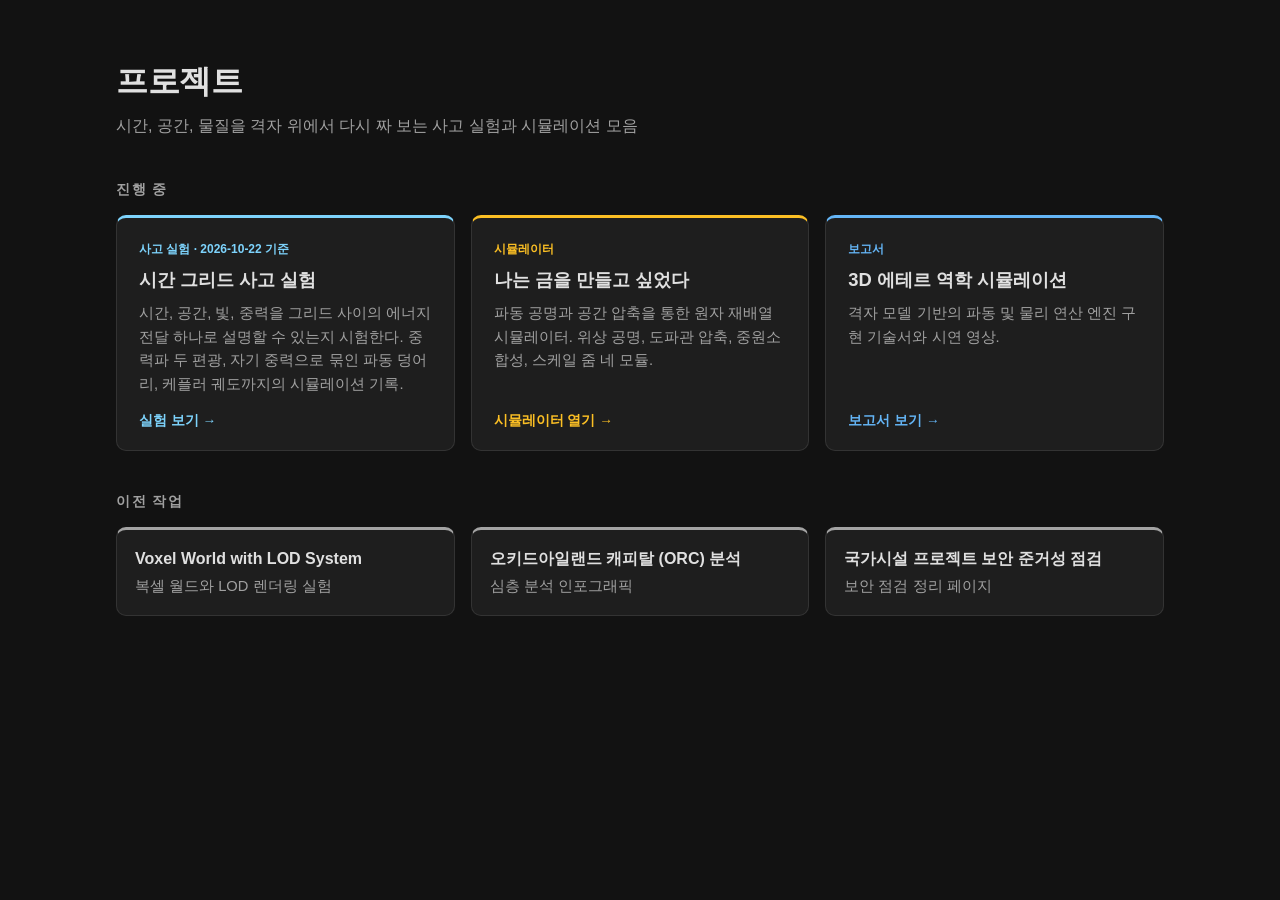
==== index.html @ 334ef169 "시간 그리드 사고 실험 추가, 홈페이지를 프로젝트 허브로 재구성 - index.html을 프로젝트 목록 허브로 바꾸고 기존 금 만들기 대시보드는 gold.html로 이동 - tim" ====
<!DOCTYPE html>
<html lang="ko">
<head>
  <meta charset="UTF-8">
  <meta name="viewport" content="width=device-width, initial-scale=1.0">
  <title>프로젝트 목록</title>
  <style>
    :root {
      --bg: #121212;
      --card: #1e1e1e;
      --card-hover: #262626;
      --text: #e0e0e0;
      --muted: #a0a0a0;
      --border: #333333;
    }
    * { box-sizing: border-box; margin: 0; padding: 0; }
    body {
      background: var(--bg);
      color: var(--text);
      font-family: -apple-system, BlinkMacSystemFont, "Segoe UI", Roboto, "Noto Sans KR", sans-serif;
      line-height: 1.6;
      min-height: 100vh;
    }
    .wrap { max-width: 1080px; margin: 0 auto; padding: 56px 16px 64px; }
    header { margin-bottom: 40px; }
    header h1 { font-size: 2rem; letter-spacing: -0.5px; }
    header p { color: var(--muted); margin-top: 6px; }
    h2 {
      font-size: 0.85rem; text-transform: uppercase; letter-spacing: 1.5px;
      color: var(--muted); margin: 40px 0 14px;
    }
    .grid {
      display: grid;
      grid-template-columns: repeat(auto-fill, minmax(min(300px, 100%), 1fr));
      gap: 16px;
    }
    .card {
      display: flex; flex-direction: column;
      background: var(--card);
      border: 1px solid var(--border);
      border-top: 3px solid var(--accent);
      border-radius: 10px;
      padding: 22px 22px 18px;
      color: inherit; text-decoration: none;
      transition: background 0.2s ease, transform 0.2s ease;
    }
    .card:hover { background: var(--card-hover); transform: translateY(-2px); }
    .card .tag { font-size: 0.75rem; color: var(--accent); font-weight: 600; }
    .card h3 { font-size: 1.15rem; margin: 6px 0 8px; }
    .card p { color: var(--muted); font-size: 0.92rem; flex: 1; }
    .card .go { margin-top: 14px; font-size: 0.85rem; color: var(--accent); font-weight: 600; }
    .card.small { padding: 16px 18px; }
    .card.small h3 { font-size: 1rem; margin: 0 0 4px; }
  </style>
</head>
<body>
  <div class="wrap">
    <header>
      <h1>프로젝트</h1>
      <p>시간, 공간, 물질을 격자 위에서 다시 짜 보는 사고 실험과 시뮬레이션 모음</p>
    </header>

    <h2>진행 중</h2>
    <div class="grid">
      <a class="card" href="time-grid/" style="--accent:#7dd3fc">
        <span class="tag">사고 실험 · 2026-10-22 기준</span>
        <h3>시간 그리드 사고 실험</h3>
        <p>시간, 공간, 빛, 중력을 그리드 사이의 에너지 전달 하나로 설명할 수 있는지 시험한다. 중력파 두 편광, 자기 중력으로 묶인 파동 덩어리, 케플러 궤도까지의 시뮬레이션 기록.</p>
        <span class="go">실험 보기 →</span>
      </a>
      <a class="card" href="gold.html" style="--accent:#fbbf24">
        <span class="tag">시뮬레이터</span>
        <h3>나는 금을 만들고 싶었다</h3>
        <p>파동 공명과 공간 압축을 통한 원자 재배열 시뮬레이터. 위상 공명, 도파관 압축, 중원소 합성, 스케일 줌 네 모듈.</p>
        <span class="go">시뮬레이터 열기 →</span>
      </a>
      <a class="card" href="ether-physics.html" style="--accent:#64b5f6">
        <span class="tag">보고서</span>
        <h3>3D 에테르 역학 시뮬레이션</h3>
        <p>격자 모델 기반의 파동 및 물리 연산 엔진 구현 기술서와 시연 영상.</p>
        <span class="go">보고서 보기 →</span>
      </a>
    </div>

    <h2>이전 작업</h2>
    <div class="grid">
      <a class="card small" href="index1.html" style="--accent:#a3a3a3">
        <h3>Voxel World with LOD System</h3>
        <p>복셀 월드와 LOD 렌더링 실험</p>
      </a>
      <a class="card small" href="index2.html" style="--accent:#a3a3a3">
        <h3>오키드아일랜드 캐피탈 (ORC) 분석</h3>
        <p>심층 분석 인포그래픽</p>
      </a>
      <a class="card small" href="index3.html" style="--accent:#a3a3a3">
        <h3>국가시설 프로젝트 보안 준거성 점검</h3>
        <p>보안 점검 정리 페이지</p>
      </a>
    </div>
  </div>
</body>
</html>
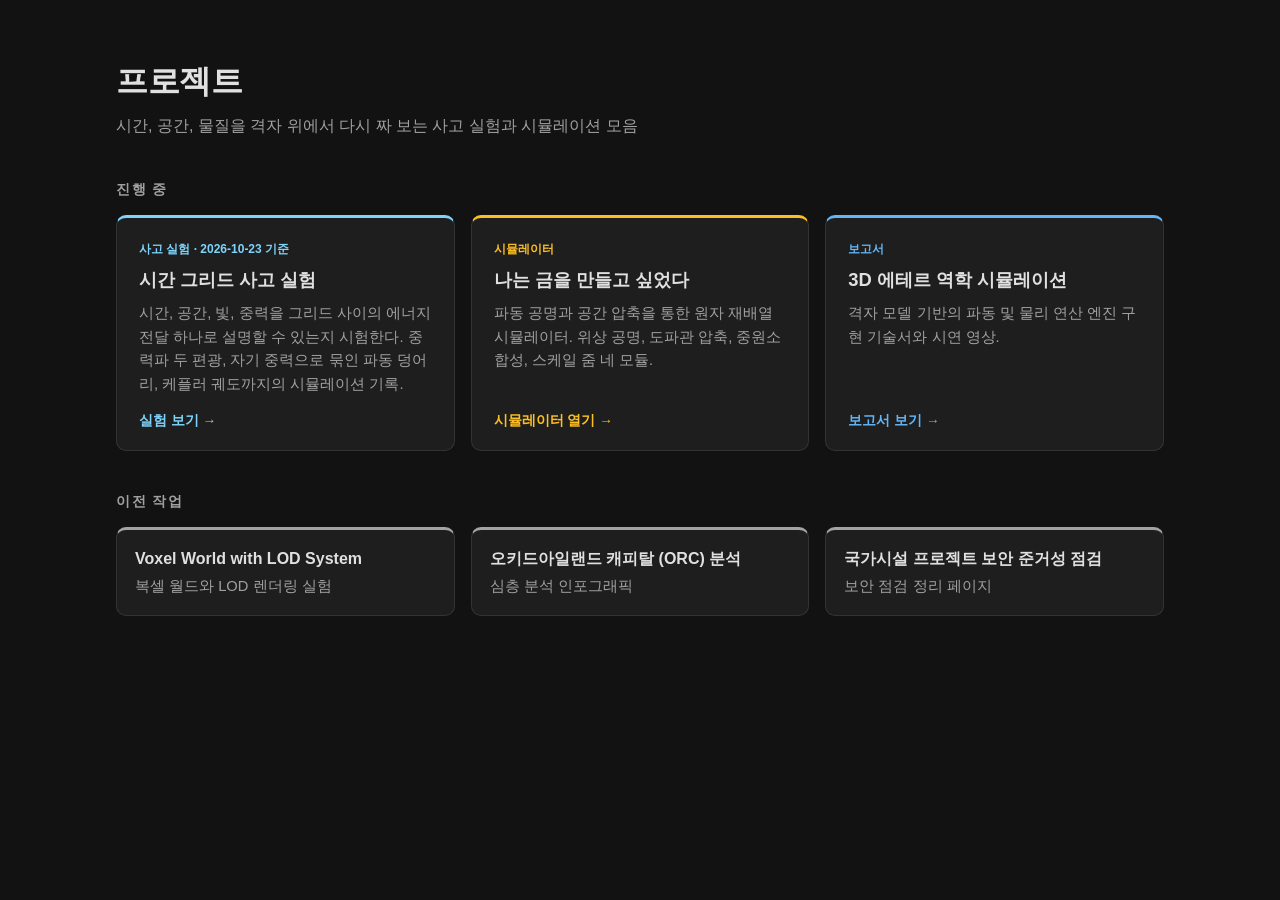
==== commit 7745fedf: "동역학 2-b-1: 궤도 원천의 막 변형파 방출 - gw_emission.py: 3D 격자에서 궤도를 흉내 낸 원천의 TT 방출 (운동 응력만 / 보존 원천) - gw_emissi" ====
--- a/index.html
+++ b/index.html
@@ -63,7 +63,7 @@
     <h2>진행 중</h2>
     <div class="grid">
       <a class="card" href="time-grid/" style="--accent:#7dd3fc">
-        <span class="tag">사고 실험 · 2026-10-22 기준</span>
+        <span class="tag">사고 실험 · 2026-10-23 기준</span>
         <h3>시간 그리드 사고 실험</h3>
         <p>시간, 공간, 빛, 중력을 그리드 사이의 에너지 전달 하나로 설명할 수 있는지 시험한다. 중력파 두 편광, 자기 중력으로 묶인 파동 덩어리, 케플러 궤도까지의 시뮬레이션 기록.</p>
         <span class="go">실험 보기 →</span>
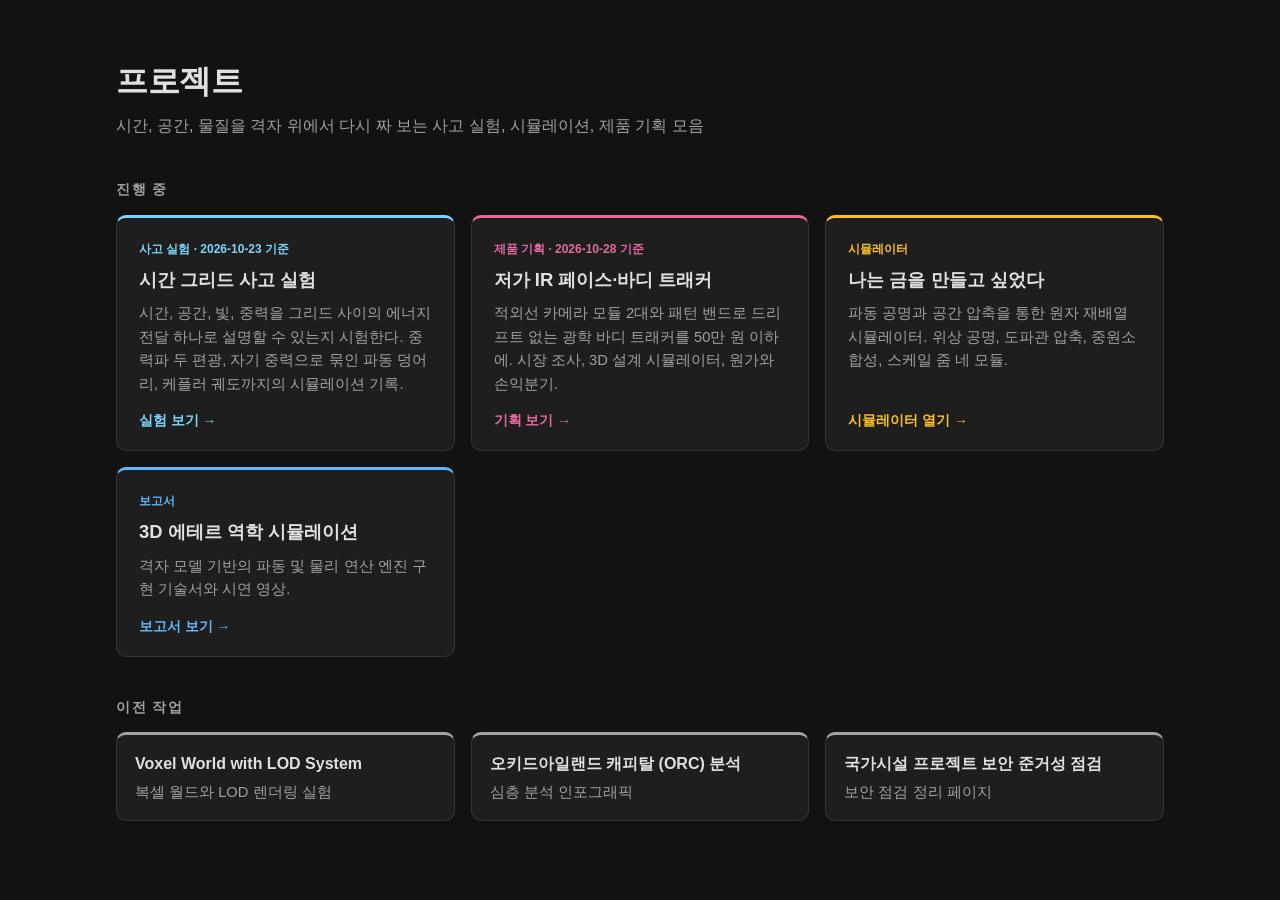
==== commit 10498ffc: "저가 IR 페이스·바디 트래커 기획과 설계 시뮬레이터 추가 - ir-tracker/: 기획 문서(2026-10-28 기준, claude.ai 문서에서 옮김), 문서 페이지, 3D " ====
--- a/index.html
+++ b/index.html
@@ -57,7 +57,7 @@
   <div class="wrap">
     <header>
       <h1>프로젝트</h1>
-      <p>시간, 공간, 물질을 격자 위에서 다시 짜 보는 사고 실험과 시뮬레이션 모음</p>
+      <p>시간, 공간, 물질을 격자 위에서 다시 짜 보는 사고 실험, 시뮬레이션, 제품 기획 모음</p>
     </header>
 
     <h2>진행 중</h2>
@@ -67,6 +67,12 @@
         <h3>시간 그리드 사고 실험</h3>
         <p>시간, 공간, 빛, 중력을 그리드 사이의 에너지 전달 하나로 설명할 수 있는지 시험한다. 중력파 두 편광, 자기 중력으로 묶인 파동 덩어리, 케플러 궤도까지의 시뮬레이션 기록.</p>
         <span class="go">실험 보기 →</span>
+      </a>
+      <a class="card" href="ir-tracker/" style="--accent:#e2689f">
+        <span class="tag">제품 기획 · 2026-10-28 기준</span>
+        <h3>저가 IR 페이스·바디 트래커</h3>
+        <p>적외선 카메라 모듈 2대와 패턴 밴드로 드리프트 없는 광학 바디 트래커를 50만 원 이하에. 시장 조사, 3D 설계 시뮬레이터, 원가와 손익분기.</p>
+        <span class="go">기획 보기 →</span>
       </a>
       <a class="card" href="gold.html" style="--accent:#fbbf24">
         <span class="tag">시뮬레이터</span>
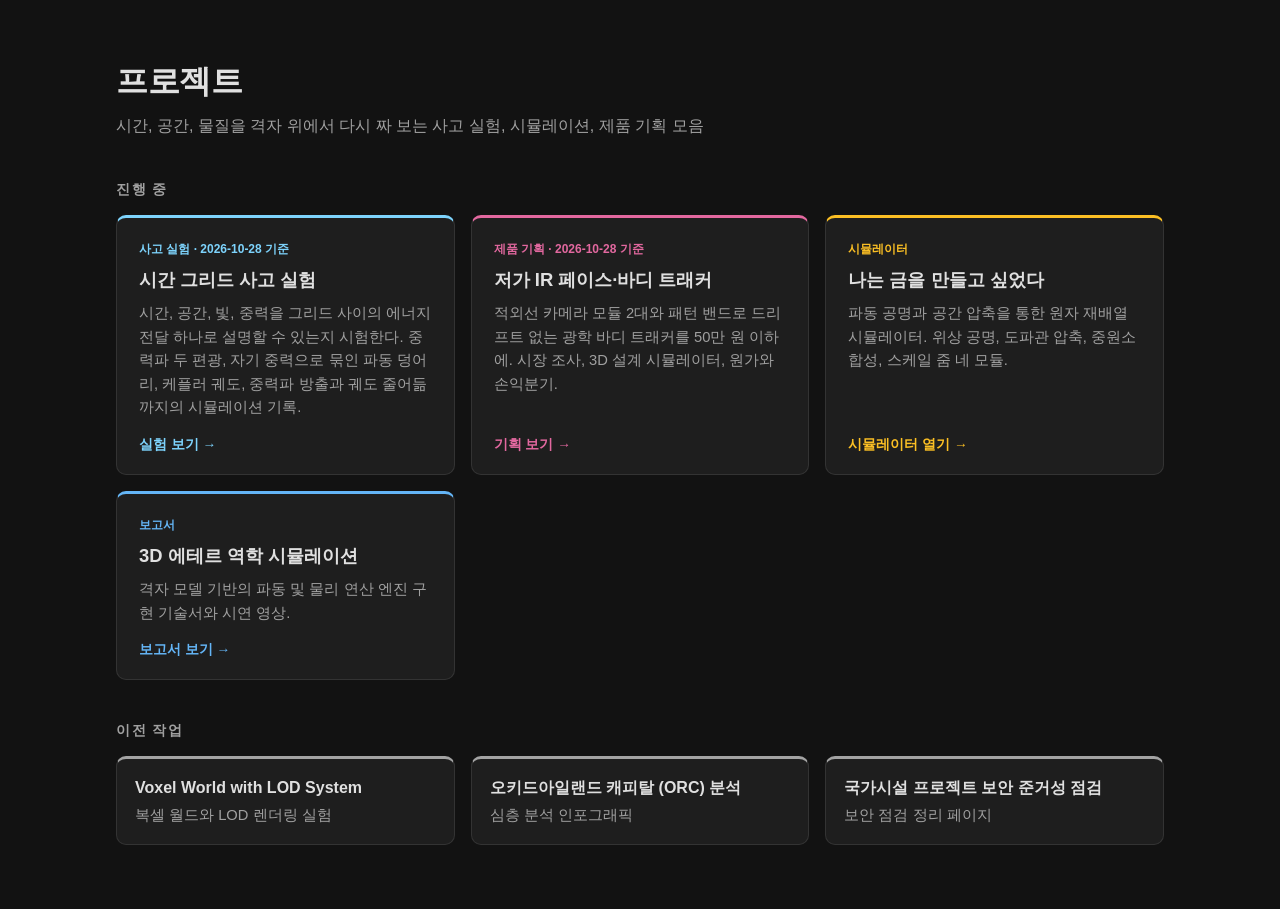
==== commit 05aff1bf: "시간 그리드: 비선형 1, 동역학 2-b-2 (핸드폰 작업분 반영) - 비선형 1: 장 자신의 막 하중이 묶는 장의 응력을 줌 (물질만 0.55배, 물질 + 장 1.03배) - 동" ====
--- a/index.html
+++ b/index.html
@@ -63,9 +63,9 @@
     <h2>진행 중</h2>
     <div class="grid">
       <a class="card" href="time-grid/" style="--accent:#7dd3fc">
-        <span class="tag">사고 실험 · 2026-10-23 기준</span>
+        <span class="tag">사고 실험 · 2026-10-28 기준</span>
         <h3>시간 그리드 사고 실험</h3>
-        <p>시간, 공간, 빛, 중력을 그리드 사이의 에너지 전달 하나로 설명할 수 있는지 시험한다. 중력파 두 편광, 자기 중력으로 묶인 파동 덩어리, 케플러 궤도까지의 시뮬레이션 기록.</p>
+        <p>시간, 공간, 빛, 중력을 그리드 사이의 에너지 전달 하나로 설명할 수 있는지 시험한다. 중력파 두 편광, 자기 중력으로 묶인 파동 덩어리, 케플러 궤도, 중력파 방출과 궤도 줄어듦까지의 시뮬레이션 기록.</p>
         <span class="go">실험 보기 →</span>
       </a>
       <a class="card" href="ir-tracker/" style="--accent:#e2689f">
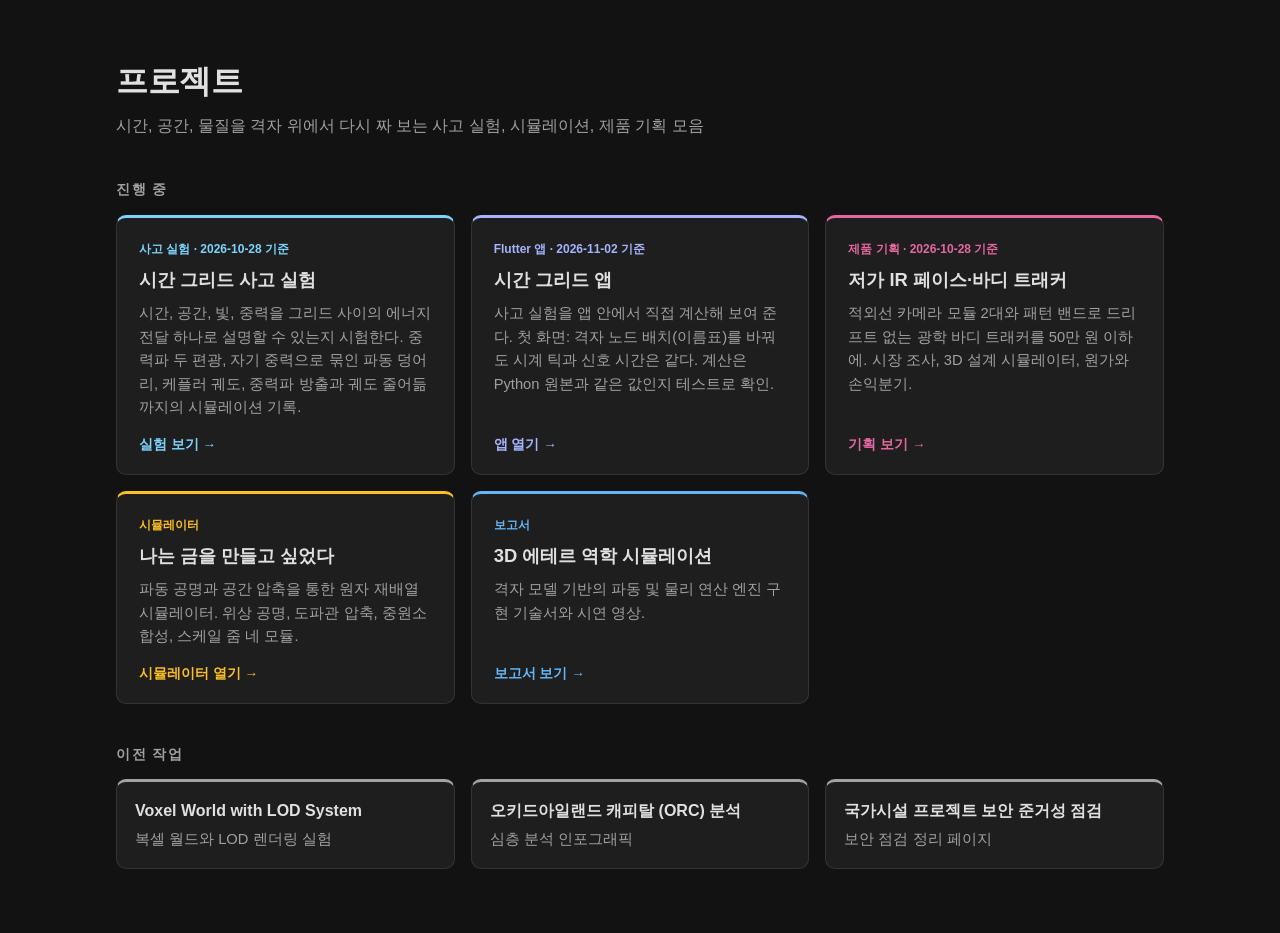
==== commit b8d377ab: "시간 그리드 앱(Flutter) 시작: 화면 1 막의 떨림 - time-grid-app/: 계획 문서, 웹 + Android 뼈대, 순수 Dart 계산(lib/physics) - " ====
--- a/index.html
+++ b/index.html
@@ -68,6 +68,12 @@
         <p>시간, 공간, 빛, 중력을 그리드 사이의 에너지 전달 하나로 설명할 수 있는지 시험한다. 중력파 두 편광, 자기 중력으로 묶인 파동 덩어리, 케플러 궤도, 중력파 방출과 궤도 줄어듦까지의 시뮬레이션 기록.</p>
         <span class="go">실험 보기 →</span>
       </a>
+      <a class="card" href="time-grid-app/app/" style="--accent:#a5b4fc">
+        <span class="tag">Flutter 앱 · 2026-11-02 기준</span>
+        <h3>시간 그리드 앱</h3>
+        <p>사고 실험을 앱 안에서 직접 계산해 보여 준다. 첫 화면: 격자 노드 배치(이름표)를 바꿔도 시계 틱과 신호 시간은 같다. 계산은 Python 원본과 같은 값인지 테스트로 확인.</p>
+        <span class="go">앱 열기 →</span>
+      </a>
       <a class="card" href="ir-tracker/" style="--accent:#e2689f">
         <span class="tag">제품 기획 · 2026-10-28 기준</span>
         <h3>저가 IR 페이스·바디 트래커</h3>
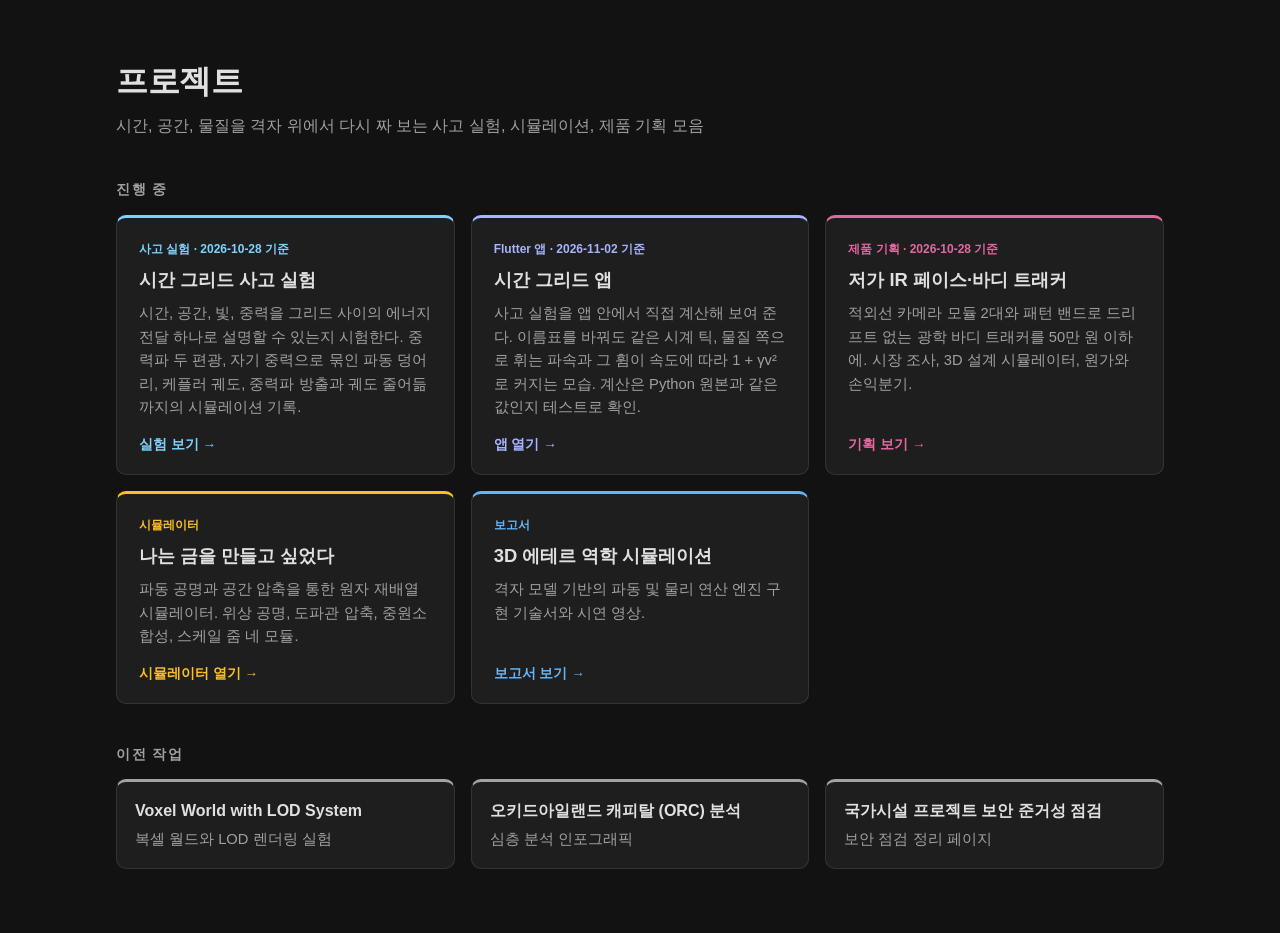
==== commit 1be84bb8: "시간 그리드 앱: 화면 2 빛의 휘어짐 - 동역학 1(deflection_dynamics.py)을 앱 안 2D 격자(256², 원본과 같은 영역)로 계산 - γ = 1 / 0 전환" ====
--- a/index.html
+++ b/index.html
@@ -71,7 +71,7 @@
       <a class="card" href="time-grid-app/app/" style="--accent:#a5b4fc">
         <span class="tag">Flutter 앱 · 2026-11-02 기준</span>
         <h3>시간 그리드 앱</h3>
-        <p>사고 실험을 앱 안에서 직접 계산해 보여 준다. 첫 화면: 격자 노드 배치(이름표)를 바꿔도 시계 틱과 신호 시간은 같다. 계산은 Python 원본과 같은 값인지 테스트로 확인.</p>
+        <p>사고 실험을 앱 안에서 직접 계산해 보여 준다. 이름표를 바꿔도 같은 시계 틱, 물질 쪽으로 휘는 파속과 그 휨이 속도에 따라 1 + γv²로 커지는 모습. 계산은 Python 원본과 같은 값인지 테스트로 확인.</p>
         <span class="go">앱 열기 →</span>
       </a>
       <a class="card" href="ir-tracker/" style="--accent:#e2689f">
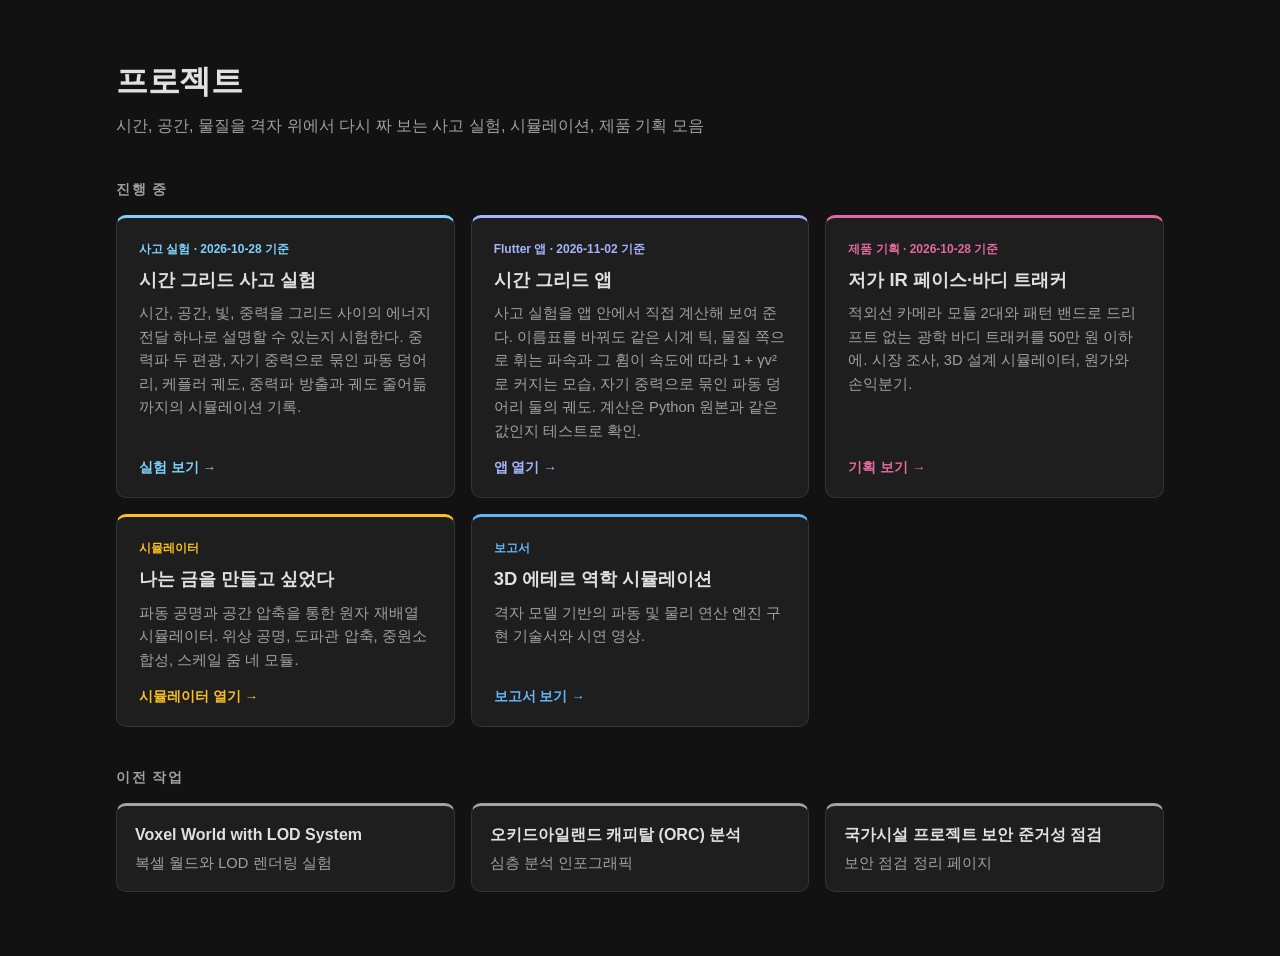
==== commit 85161b3c: "시간 그리드 앱: 화면 3 두 덩어리 궤도 - 동역학 2-c 느린 극한(self_gravity_slow.py)을 앱 안 2D(128², FFT 직접 구현)로 계산 - 바닥 상태(스" ====
--- a/index.html
+++ b/index.html
@@ -71,7 +71,7 @@
       <a class="card" href="time-grid-app/app/" style="--accent:#a5b4fc">
         <span class="tag">Flutter 앱 · 2026-11-02 기준</span>
         <h3>시간 그리드 앱</h3>
-        <p>사고 실험을 앱 안에서 직접 계산해 보여 준다. 이름표를 바꿔도 같은 시계 틱, 물질 쪽으로 휘는 파속과 그 휨이 속도에 따라 1 + γv²로 커지는 모습. 계산은 Python 원본과 같은 값인지 테스트로 확인.</p>
+        <p>사고 실험을 앱 안에서 직접 계산해 보여 준다. 이름표를 바꿔도 같은 시계 틱, 물질 쪽으로 휘는 파속과 그 휨이 속도에 따라 1 + γv²로 커지는 모습, 자기 중력으로 묶인 파동 덩어리 둘의 궤도. 계산은 Python 원본과 같은 값인지 테스트로 확인.</p>
         <span class="go">앱 열기 →</span>
       </a>
       <a class="card" href="ir-tracker/" style="--accent:#e2689f">
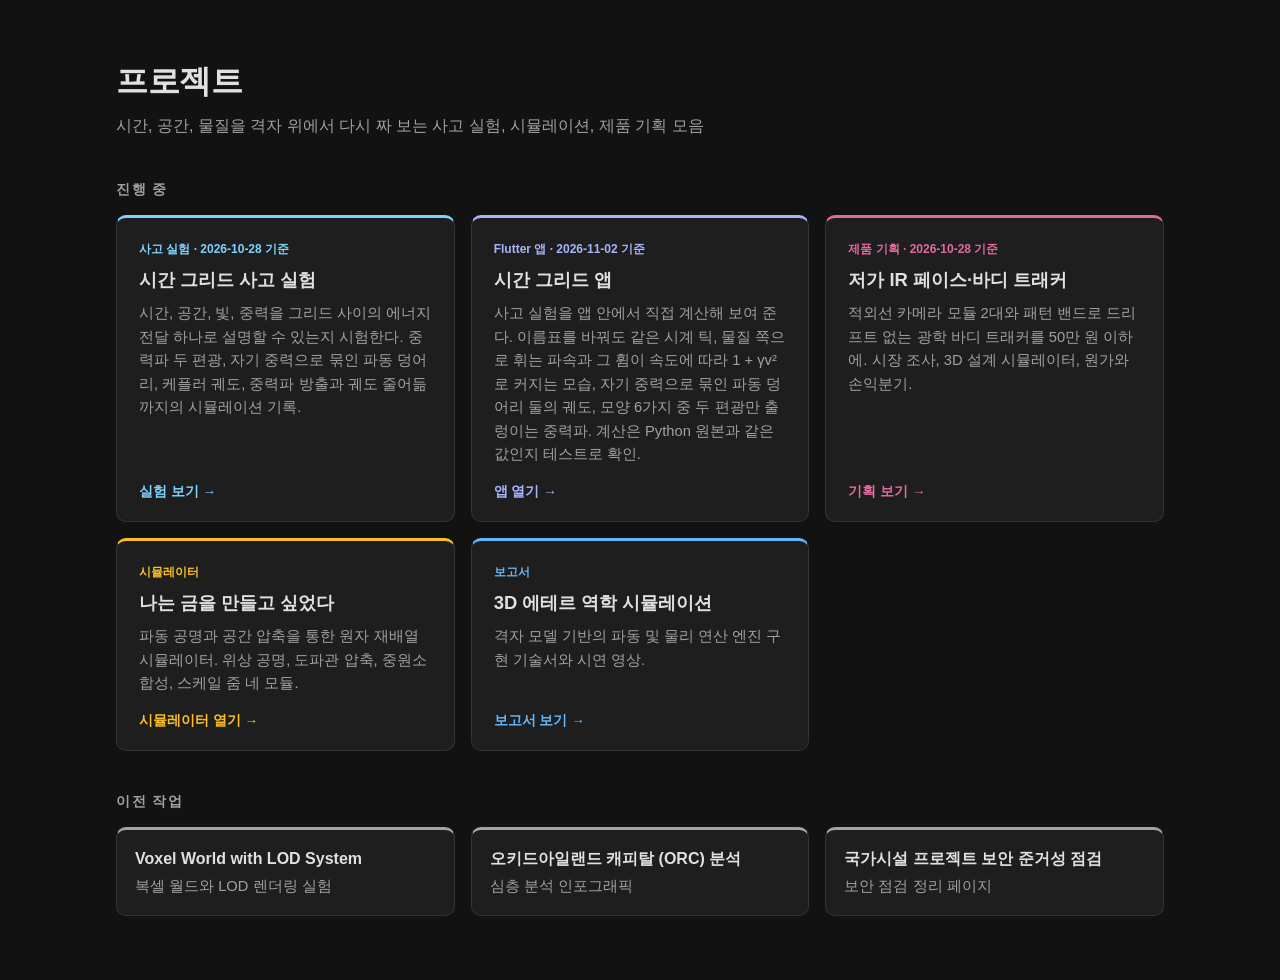
==== commit 5a3dc6a3: "시간 그리드 앱: 화면 4 중력파 (첫 범위 완료) - 모드 세기(텐서 2단계)를 앱 안에서 6×6 일반화 고윳값 문제로 계산: 규칙은 출렁임 2, 이름표 3, 구속 1 - 동역학" ====
--- a/index.html
+++ b/index.html
@@ -71,7 +71,7 @@
       <a class="card" href="time-grid-app/app/" style="--accent:#a5b4fc">
         <span class="tag">Flutter 앱 · 2026-11-02 기준</span>
         <h3>시간 그리드 앱</h3>
-        <p>사고 실험을 앱 안에서 직접 계산해 보여 준다. 이름표를 바꿔도 같은 시계 틱, 물질 쪽으로 휘는 파속과 그 휨이 속도에 따라 1 + γv²로 커지는 모습, 자기 중력으로 묶인 파동 덩어리 둘의 궤도. 계산은 Python 원본과 같은 값인지 테스트로 확인.</p>
+        <p>사고 실험을 앱 안에서 직접 계산해 보여 준다. 이름표를 바꿔도 같은 시계 틱, 물질 쪽으로 휘는 파속과 그 휨이 속도에 따라 1 + γv²로 커지는 모습, 자기 중력으로 묶인 파동 덩어리 둘의 궤도, 모양 6가지 중 두 편광만 출렁이는 중력파. 계산은 Python 원본과 같은 값인지 테스트로 확인.</p>
         <span class="go">앱 열기 →</span>
       </a>
       <a class="card" href="ir-tracker/" style="--accent:#e2689f">
